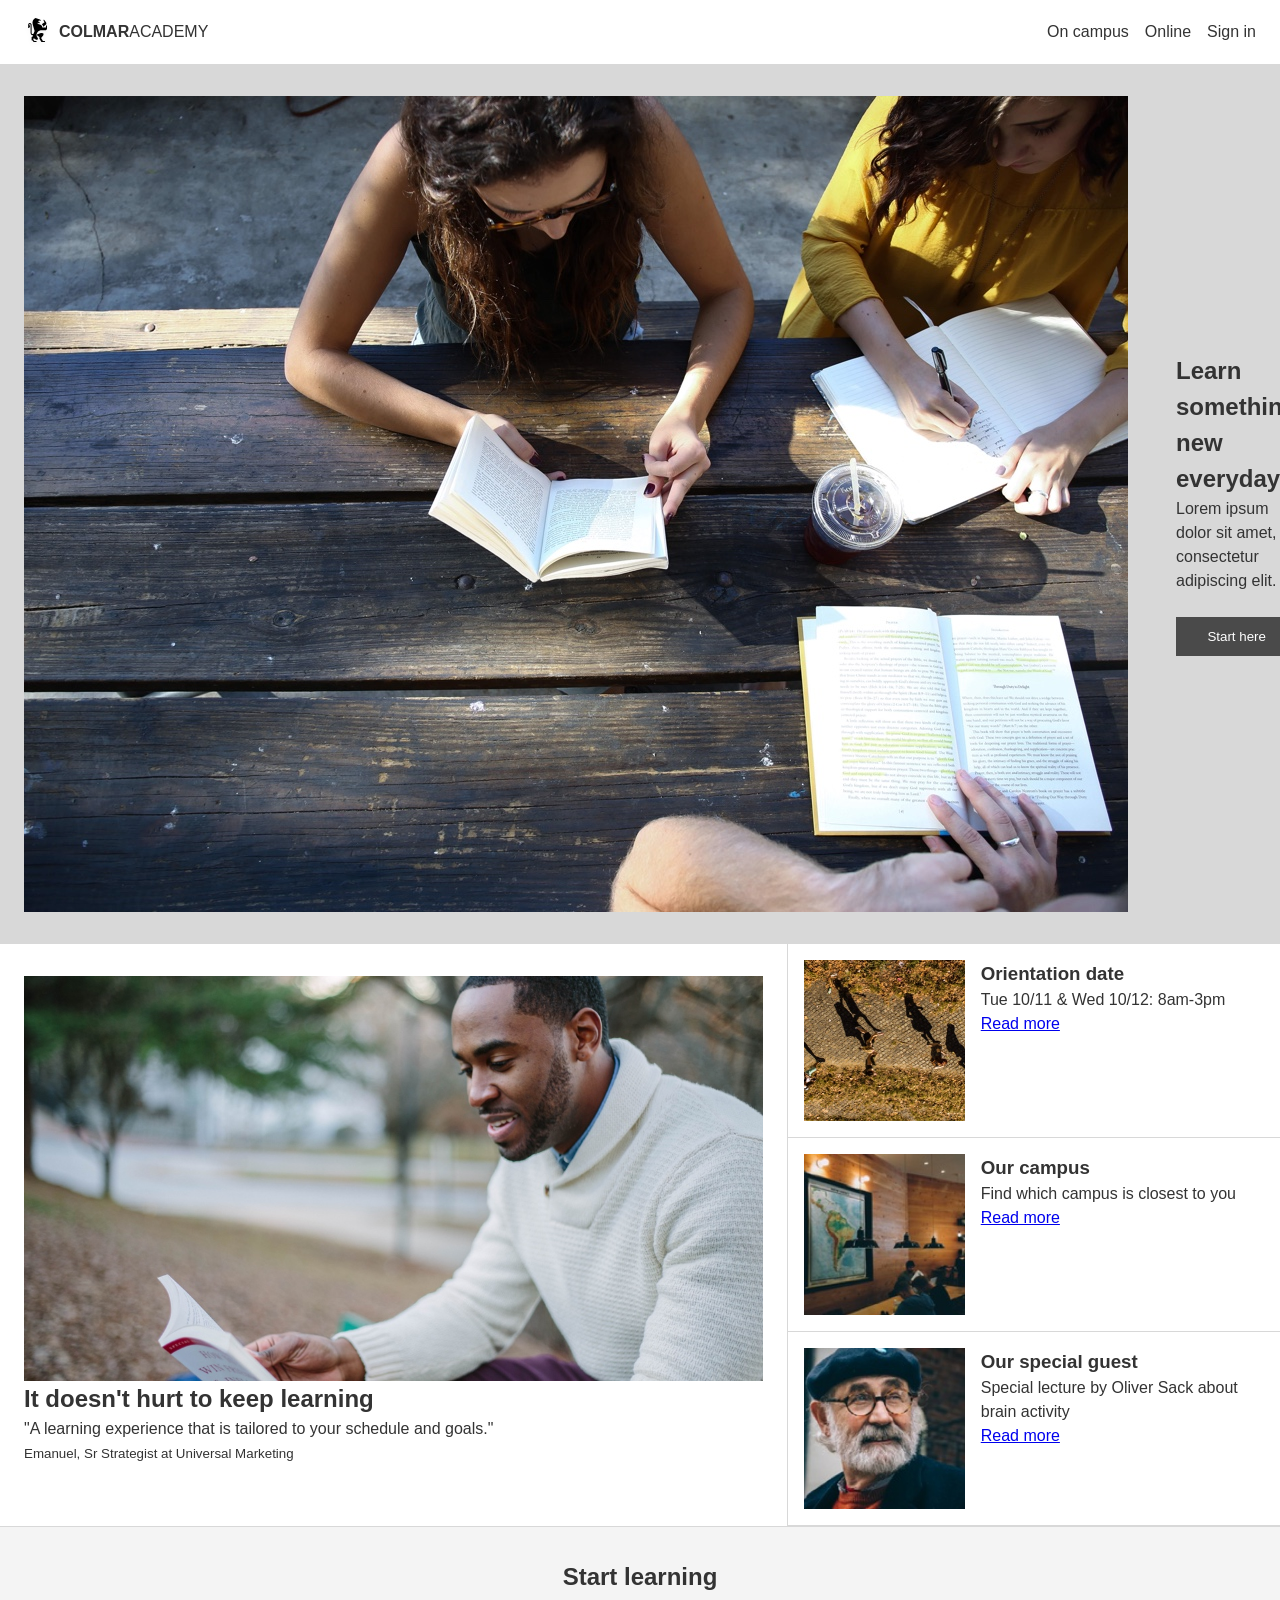
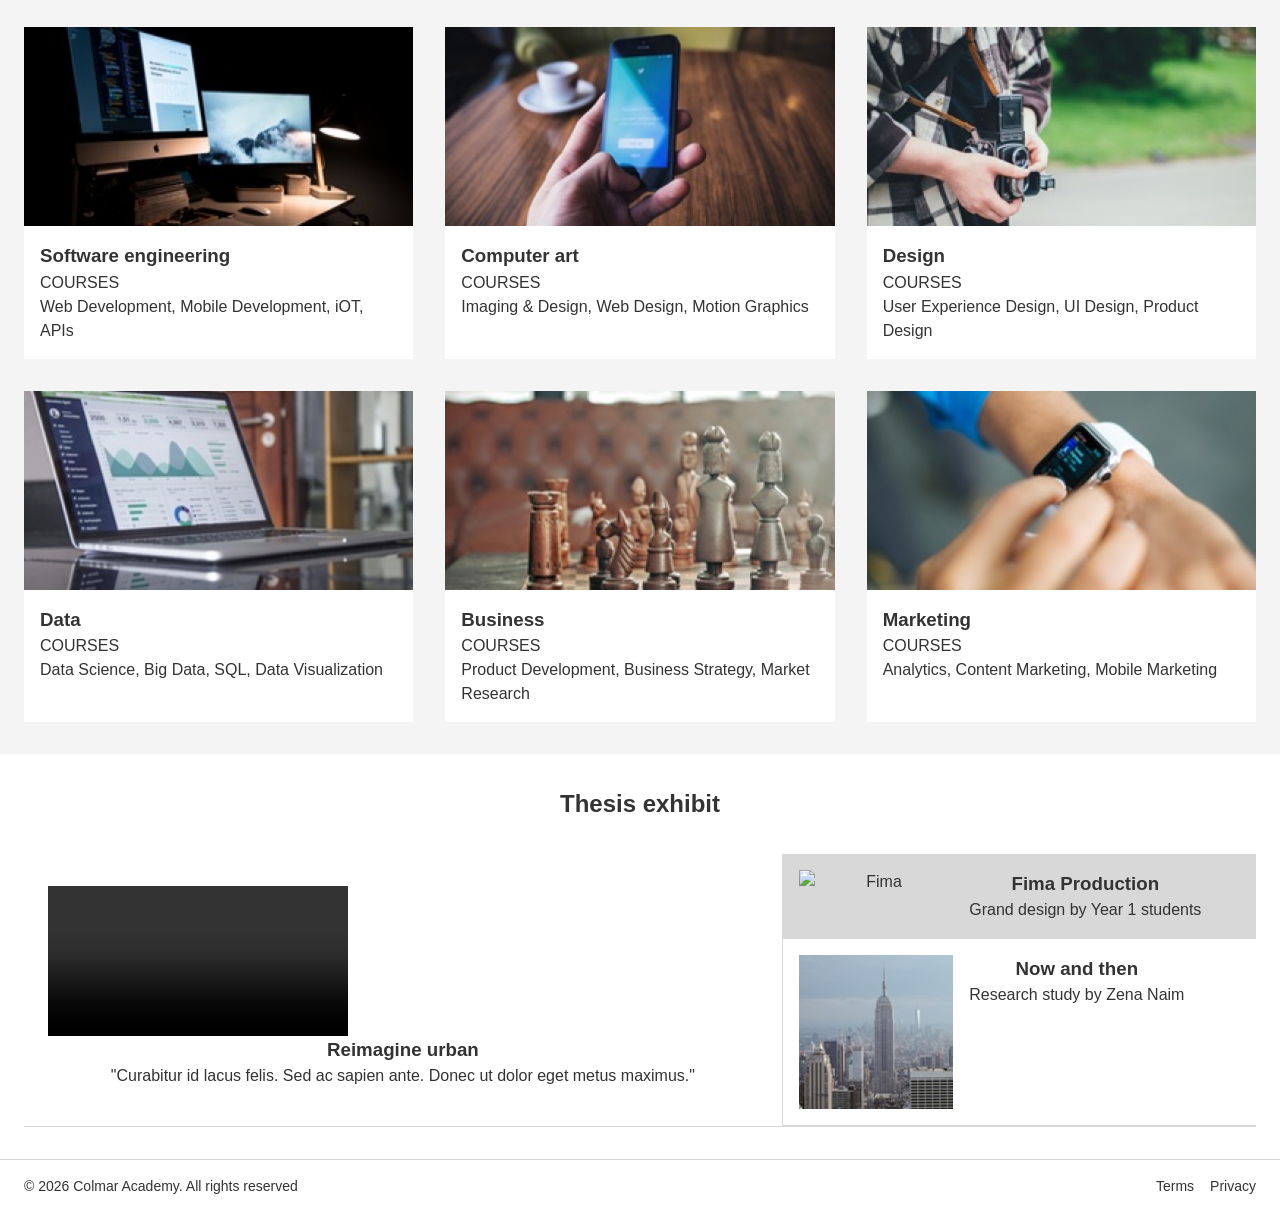
==== 08-Tony-Colmar/index.html @ f5942312 "create assignment" ====
<!DOCTYPE html>
<html lang="en">
<head>
  <meta charset="UTF-8"><meta name="viewport" content="width=device-width, initial-scale=1.0">
  <title>Colmar Academy</title>
  <link rel="stylesheet" href="style.css">
</head>
<body>
  <!-- Header -->
  <header>
    <div class="logo"><img src="./assets/images/ic-logo.svg" alt="Logo">
      <span class="desktop"><strong>COLMAR</strong>ACADEMY</span></div>
    <nav class="desktop"><a href="#campus">On campus</a><a href="#online">Online</a><a href="#signin">Sign in</a></nav>
    <nav class="mobile">
      <a href="#"><img src="./assets/images/ic-logo.svg" alt="Logo"></a>
      <a href="#"><img src="./assets/images/ic-on-campus.svg" alt="On Campus"></a>
      <a href="#"><img src="./assets/images/ic-online.svg" alt="Online"></a>
      <a href="#"><img src="./assets/images/ic-login.svg" alt="Sign In"></a>
    </nav>
  </header>

  <main>
    <!-- Hero Section -->
    <section class="hero">
      <img src="./assets/images/banner.jpg" alt="Banner">
      <div class="content">
        <h1>Learn something new everyday</h1>
        <p>Lorem ipsum dolor sit amet, consectetur adipiscing elit.</p>
        <button>Start here</button>
      </div>
    </section>

    <!-- Information Section -->
    <section class="split-sec">
      <div class="main desktop">
        <img src="./assets/images/information-main.jpg" alt="Info Main">
        <h2>It doesn't hurt to keep learning</h2>
        <p>"A learning experience that is tailored to your schedule and goals."</p>
        <small>Emanuel, Sr Strategist at Universal Marketing</small>
      </div>
      <div class="sidebar">
        <div class="card"><img src="./assets/images/information-orientation.jpg" alt="Orientation">
          <div><h3>Orientation date</h3><p>Tue 10/11 & Wed 10/12: 8am-3pm</p><a href="#">Read more</a></div></div>
        <div class="card"><img src="./assets/images/information-campus.jpg" alt="Campus">
          <div><h3>Our campus</h3><p>Find which campus is closest to you</p><a href="#">Read more</a></div></div>
        <div class="card"><img src="./assets/images/information-guest-lecture.jpg" alt="Guest">
          <div><h3>Our special guest</h3><p>Special lecture by Oliver Sack about brain activity</p><a href="#">Read more</a></div></div>
      </div>
    </section>

    <!-- Courses Section -->
    <section class="courses">
      <h2>Start learning</h2>
      <div class="grid">
        <div class="card"><img src="./assets/images/course-software.jpg" alt="Software">
          <div><h3>Software engineering</h3><p>COURSES</p><p class="desc">Web Development, Mobile Development, iOT, APIs</p></div>
        </div>
        <div class="card"><img src="./assets/images/course-computer-art.jpg" alt="Art">
          <div><h3>Computer art</h3><p>COURSES</p><p class="desc">Imaging & Design, Web Design, Motion Graphics</p></div>
        </div>
        <div class="card"><img src="./assets/images/course-design.jpg" alt="Design">
          <div><h3>Design</h3><p>COURSES</p><p class="desc">User Experience Design, UI Design, Product Design</p></div>
        </div>
        <div class="card"><img src="./assets/images/course-data.jpg" alt="Data">
          <div><h3>Data</h3><p>COURSES</p><p class="desc">Data Science, Big Data, SQL, Data Visualization</p></div>
        </div>
        <div class="card"><img src="./assets/images/course-business.jpg" alt="Business">
          <div><h3>Business</h3><p>COURSES</p><p class="desc">Product Development, Business Strategy, Market Research</p></div>
        </div>
        <div class="card"><img src="./assets/images/course-marketing.jpg" alt="Marketing">
          <div><h3>Marketing</h3><p>COURSES</p><p class="desc">Analytics, Content Marketing, Mobile Marketing</p></div>
        </div>
      </div>
    </section>

    <!-- Thesis Section -->
    <section class="thesis">
      <h2>Thesis exhibit</h2>
      <div class="split-sec">
        <div class="main">
          <video src="./assets/videos/thesis.mp4" controls></video>
          <h3>Reimagine urban</h3>
          <p>"Curabitur id lacus felis. Sed ac sapien ante. Donec ut dolor eget metus maximus."</p>
        </div>
        <div class="sidebar desktop">
          <div class="card active"><img src="./assets/images/thesis-fima.jpg" alt="Fima">
            <div><h3>Fima Production</h3>
              <p>Grand design by Year 1 students</p></div></div>
          <div class="card"><img src="./assets/images/thesis-now-and-then.jpg" alt="Now & Then">
            <div><h3>Now and then</h3><p>Research study by Zena Naim</p></div></div>
        </div>
      </div>
    </section>
  </main>

  <!-- Footer -->
  <footer>
    <p>&copy; 2026 Colmar Academy. All rights reserved</p>
    <div><a href="#">Terms</a><a href="#">Privacy</a></div>
  </footer>
</body>
</html>
---- 08-Tony-Colmar/style.css ----
/* Variables & General */
:root { --bg-gray: #d8d8d8; --border: 1px solid #d8d8d8; --pad: 32px 24px; }
* { box-sizing: border-box; margin: 0; padding: 0; }
body { font-family: Arial, sans-serif; color: #333; line-height: 1.5; }
img, video { max-width: 100%; height: auto; display: block; }

/* Utility Classes for Responsive Display */
.mobile { display: none; }

/* Header */
header { display: flex; justify-content: space-between; align-items: center; height: 64px; padding: 0 24px; position: sticky; top: 0; background: #fff; z-index: 10; }
.logo { display: flex; align-items: center; gap: 8px; }
.logo img { height: 32px; }
nav.desktop a { margin-left: 16px; text-decoration: none; color: #333; }

/* Hero Section */
.hero { display: flex; background: var(--bg-gray); }
.hero img { flex: 3; padding: var(--pad); }
.hero .content { flex: 2; display: flex; flex-direction: column; justify-content: center; padding: var(--pad); }
.hero button { margin-top: 24px; padding: 12px; background: #4a4a4a; color: #fff; border: 0; cursor: pointer; }

/* Split Layout (Info & Thesis) */
.split-sec { display: flex; border-bottom: var(--border); }
.split-sec .main { flex: 3; padding: var(--pad); border-right: var(--border); }
.split-sec .sidebar { flex: 2; display: flex; flex-direction: column; }
.sidebar .card { display: flex; padding: 16px; border-bottom: var(--border); gap: 16px; }
.sidebar .card img { width: 35%; object-fit: cover; }
.sidebar .card.active { background: var(--bg-gray); }

/* Courses Section */
.courses, .thesis { padding: var(--pad); text-align: center; }
.courses { background: #f4f4f4; }
.courses h2, .thesis h2 { margin-bottom: 32px; }
.courses .grid { display: grid; grid-template-columns: repeat(3, 1fr); gap: 32px; }
.courses .card { background: #fff; text-align: left; }
.courses .card div { padding: 16px; }

/* Footer */
footer { display: flex; justify-content: space-between; padding: 16px 24px; border-top: var(--border); font-size: 0.875rem; }
footer a { margin-left: 16px; text-decoration: none; color: #333; }

/* ================= Mobile Media Query (<= 768px) ================= */
@media (max-width: 768px) {
  .desktop { display: none !important; }
  .mobile { display: flex; justify-content: space-between; width: 100%; }

  .hero, .split-sec { flex-direction: column; }
  .hero img { padding: 0; }
  .split-sec .main { border-right: 0; padding: 0; }

  .courses .grid { grid-template-columns: 1fr; gap: 8px; }
  .courses .card { background: var(--bg-gray); padding: 16px; }
  .courses .card img, .courses .card .desc { display: none; }
}
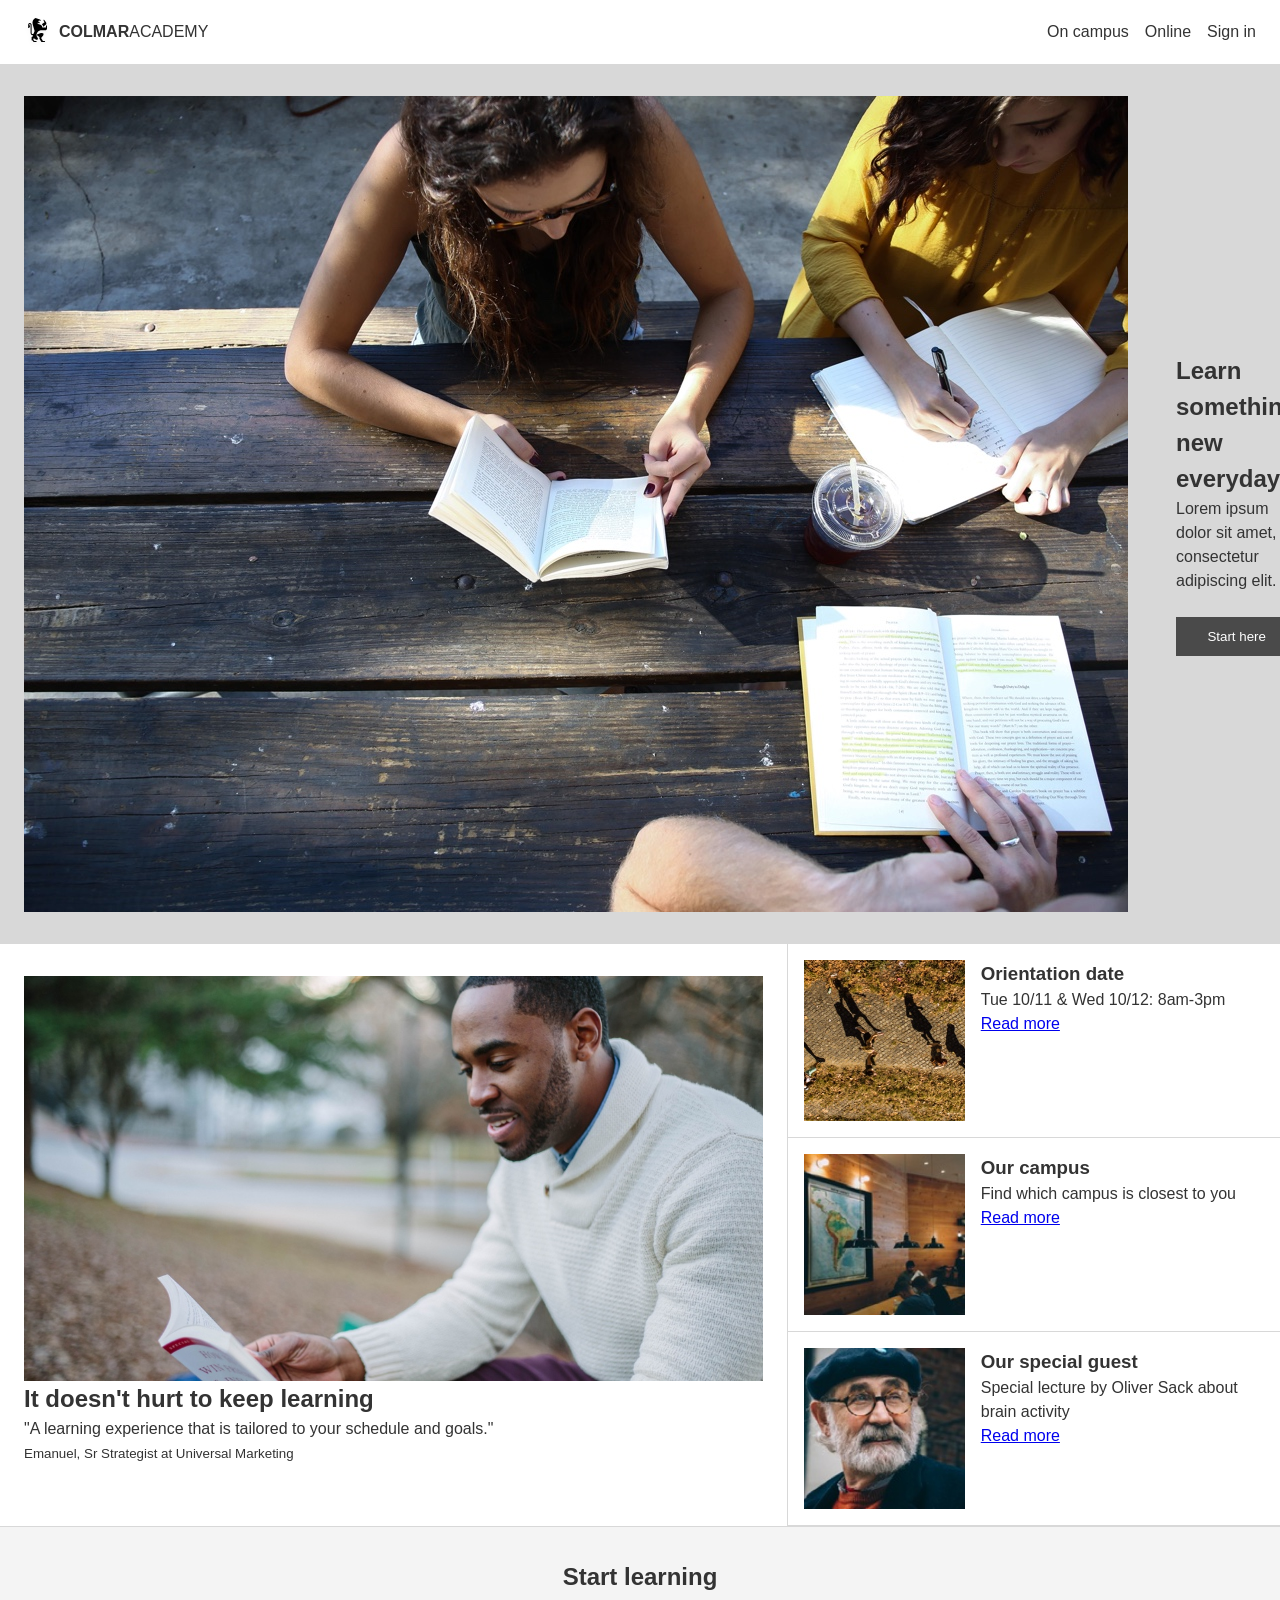
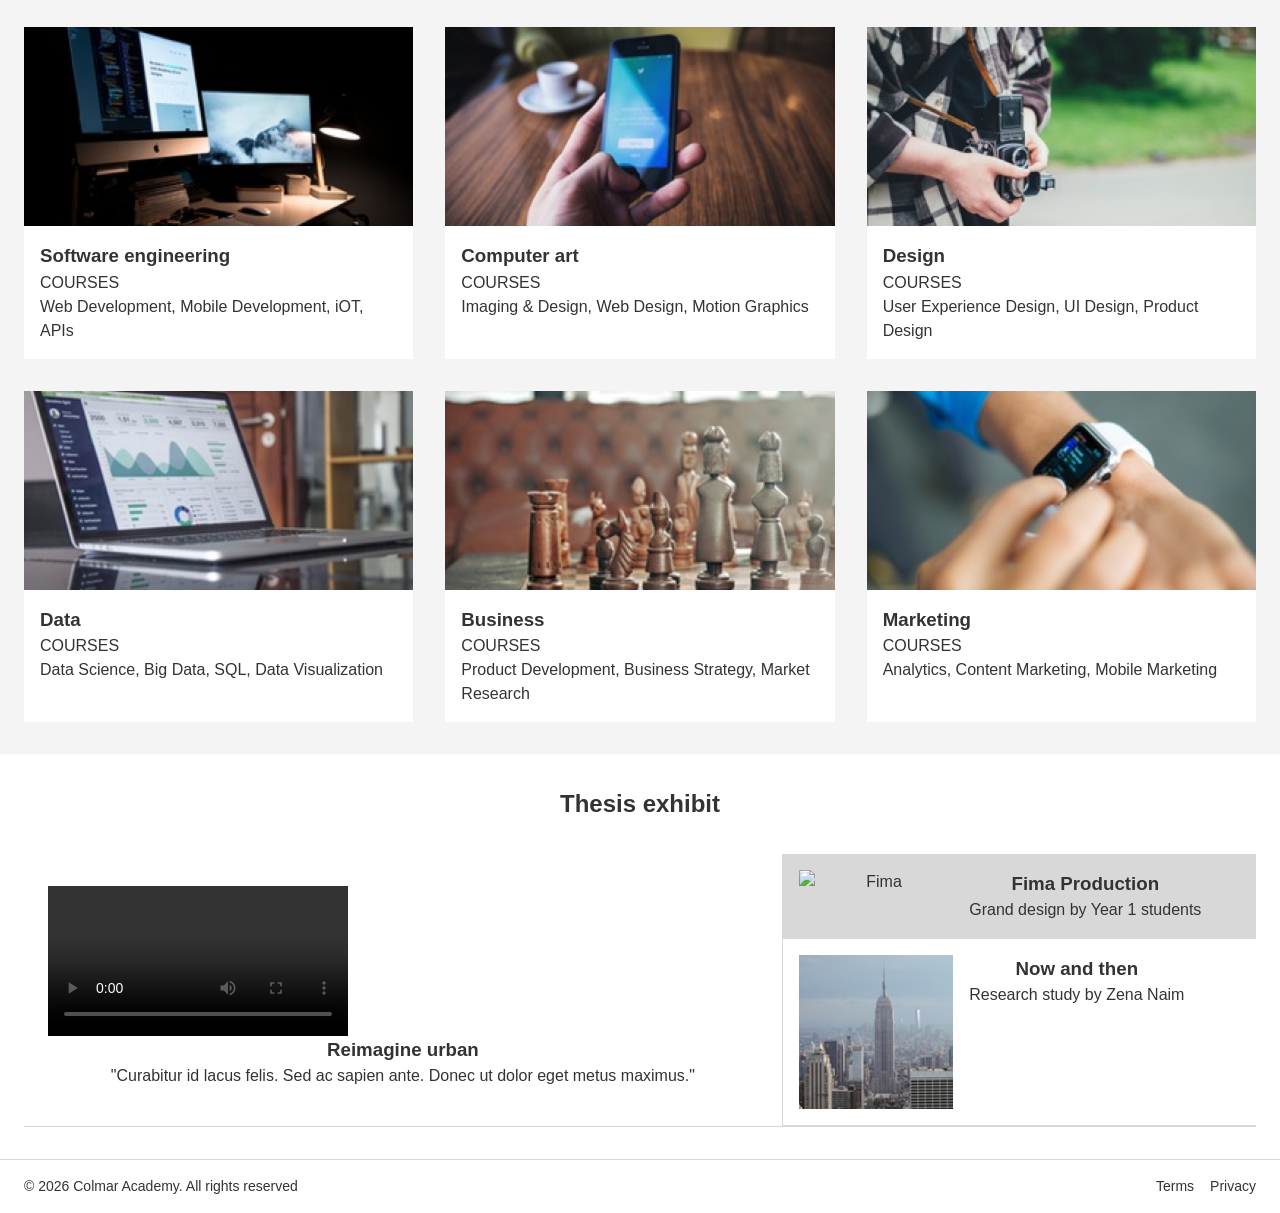
==== commit 2e1dfd49: "update index.html" ====
--- a/08-Tony-Colmar/index.html
+++ b/08-Tony-Colmar/index.html
@@ -3,6 +3,7 @@
 <head>
   <meta charset="UTF-8"><meta name="viewport" content="width=device-width, initial-scale=1.0">
   <title>Colmar Academy</title>
+  <link rel="stylesheet" href="https://fonts.googleapis.com/css2?family=montserrat:wght@300;400;600&display=swap">
   <link rel="stylesheet" href="style.css">
 </head>
 <body>
@@ -16,6 +17,11 @@
       <a href="#"><img src="./assets/images/ic-on-campus.svg" alt="On Campus"></a>
       <a href="#"><img src="./assets/images/ic-online.svg" alt="Online"></a>
       <a href="#"><img src="./assets/images/ic-login.svg" alt="Sign In"></a>
+      <ul>
+            <li><a href="#">Home</a></li>
+            <li><a href="#">About</a></li>
+            <li><a href="#">Contact</a></li>
+        </ul>
     </nav>
   </header>
 
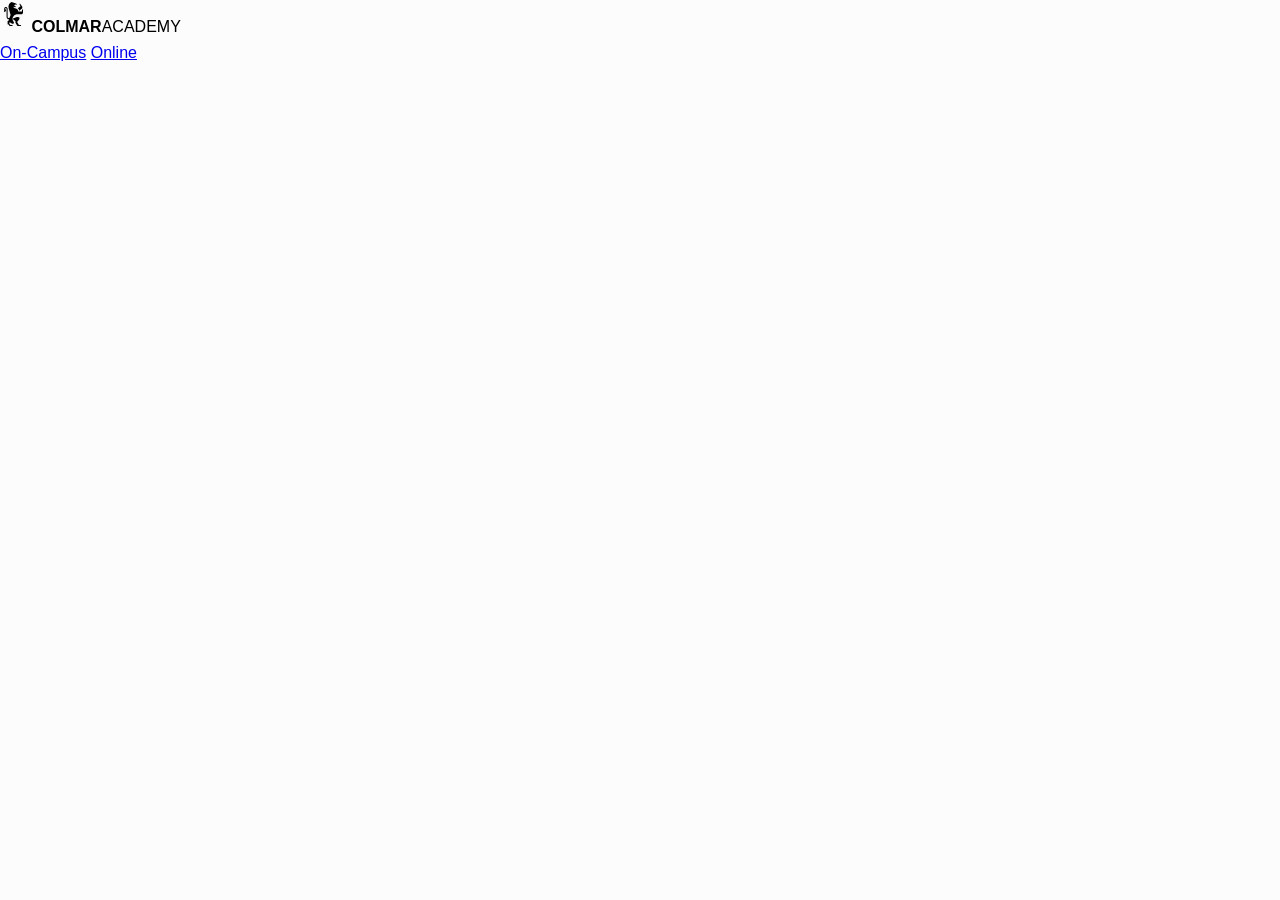
==== commit eb56a62f: "update index.html" ====
--- a/08-Tony-Colmar/index.html
+++ b/08-Tony-Colmar/index.html
@@ -1,108 +1,22 @@
 <!DOCTYPE html>
 <html lang="en">
 <head>
-  <meta charset="UTF-8"><meta name="viewport" content="width=device-width, initial-scale=1.0">
+  <meta charset="UTF-8">
+  <meta name="viewport" content="width=device-width, initial-scale=1.0">
   <title>Colmar Academy</title>
-  <link rel="stylesheet" href="https://fonts.googleapis.com/css2?family=montserrat:wght@300;400;600&display=swap">
   <link rel="stylesheet" href="style.css">
+    
 </head>
 <body>
-  <!-- Header -->
   <header>
     <div class="logo"><img src="./assets/images/ic-logo.svg" alt="Logo">
       <span class="desktop"><strong>COLMAR</strong>ACADEMY</span></div>
-    <nav class="desktop"><a href="#campus">On campus</a><a href="#online">Online</a><a href="#signin">Sign in</a></nav>
-    <nav class="mobile">
-      <a href="#"><img src="./assets/images/ic-logo.svg" alt="Logo"></a>
-      <a href="#"><img src="./assets/images/ic-on-campus.svg" alt="On Campus"></a>
-      <a href="#"><img src="./assets/images/ic-online.svg" alt="Online"></a>
-      <a href="#"><img src="./assets/images/ic-login.svg" alt="Sign In"></a>
-      <ul>
-            <li><a href="#">Home</a></li>
-            <li><a href="#">About</a></li>
-            <li><a href="#">Contact</a></li>
-        </ul>
-    </nav>
-  </header>
+   <nav class="menu">
+    <a href="#">On-Campus</a>
+    <a href="#">Online</a>
+    <a href="#"><Companies</a>
+    <nav class="Sign-in"></nav>
 
-  <main>
-    <!-- Hero Section -->
-    <section class="hero">
-      <img src="./assets/images/banner.jpg" alt="Banner">
-      <div class="content">
-        <h1>Learn something new everyday</h1>
-        <p>Lorem ipsum dolor sit amet, consectetur adipiscing elit.</p>
-        <button>Start here</button>
-      </div>
-    </section>
-
-    <!-- Information Section -->
-    <section class="split-sec">
-      <div class="main desktop">
-        <img src="./assets/images/information-main.jpg" alt="Info Main">
-        <h2>It doesn't hurt to keep learning</h2>
-        <p>"A learning experience that is tailored to your schedule and goals."</p>
-        <small>Emanuel, Sr Strategist at Universal Marketing</small>
-      </div>
-      <div class="sidebar">
-        <div class="card"><img src="./assets/images/information-orientation.jpg" alt="Orientation">
-          <div><h3>Orientation date</h3><p>Tue 10/11 & Wed 10/12: 8am-3pm</p><a href="#">Read more</a></div></div>
-        <div class="card"><img src="./assets/images/information-campus.jpg" alt="Campus">
-          <div><h3>Our campus</h3><p>Find which campus is closest to you</p><a href="#">Read more</a></div></div>
-        <div class="card"><img src="./assets/images/information-guest-lecture.jpg" alt="Guest">
-          <div><h3>Our special guest</h3><p>Special lecture by Oliver Sack about brain activity</p><a href="#">Read more</a></div></div>
-      </div>
-    </section>
-
-    <!-- Courses Section -->
-    <section class="courses">
-      <h2>Start learning</h2>
-      <div class="grid">
-        <div class="card"><img src="./assets/images/course-software.jpg" alt="Software">
-          <div><h3>Software engineering</h3><p>COURSES</p><p class="desc">Web Development, Mobile Development, iOT, APIs</p></div>
-        </div>
-        <div class="card"><img src="./assets/images/course-computer-art.jpg" alt="Art">
-          <div><h3>Computer art</h3><p>COURSES</p><p class="desc">Imaging & Design, Web Design, Motion Graphics</p></div>
-        </div>
-        <div class="card"><img src="./assets/images/course-design.jpg" alt="Design">
-          <div><h3>Design</h3><p>COURSES</p><p class="desc">User Experience Design, UI Design, Product Design</p></div>
-        </div>
-        <div class="card"><img src="./assets/images/course-data.jpg" alt="Data">
-          <div><h3>Data</h3><p>COURSES</p><p class="desc">Data Science, Big Data, SQL, Data Visualization</p></div>
-        </div>
-        <div class="card"><img src="./assets/images/course-business.jpg" alt="Business">
-          <div><h3>Business</h3><p>COURSES</p><p class="desc">Product Development, Business Strategy, Market Research</p></div>
-        </div>
-        <div class="card"><img src="./assets/images/course-marketing.jpg" alt="Marketing">
-          <div><h3>Marketing</h3><p>COURSES</p><p class="desc">Analytics, Content Marketing, Mobile Marketing</p></div>
-        </div>
-      </div>
-    </section>
-
-    <!-- Thesis Section -->
-    <section class="thesis">
-      <h2>Thesis exhibit</h2>
-      <div class="split-sec">
-        <div class="main">
-          <video src="./assets/videos/thesis.mp4" controls></video>
-          <h3>Reimagine urban</h3>
-          <p>"Curabitur id lacus felis. Sed ac sapien ante. Donec ut dolor eget metus maximus."</p>
-        </div>
-        <div class="sidebar desktop">
-          <div class="card active"><img src="./assets/images/thesis-fima.jpg" alt="Fima">
-            <div><h3>Fima Production</h3>
-              <p>Grand design by Year 1 students</p></div></div>
-          <div class="card"><img src="./assets/images/thesis-now-and-then.jpg" alt="Now & Then">
-            <div><h3>Now and then</h3><p>Research study by Zena Naim</p></div></div>
-        </div>
-      </div>
-    </section>
-  </main>
-
-  <!-- Footer -->
-  <footer>
-    <p>&copy; 2026 Colmar Academy. All rights reserved</p>
-    <div><a href="#">Terms</a><a href="#">Privacy</a></div>
-  </footer>
+   </nav>
 </body>
 </html>
--- a/08-Tony-Colmar/style.css
+++ b/08-Tony-Colmar/style.css
@@ -1,54 +1,35 @@
-/* Variables & General */
-:root { --bg-gray: #d8d8d8; --border: 1px solid #d8d8d8; --pad: 32px 24px; }
-* { box-sizing: border-box; margin: 0; padding: 0; }
-body { font-family: Arial, sans-serif; color: #333; line-height: 1.5; }
-img, video { max-width: 100%; height: auto; display: block; }
+:root {
+  --primary-color: #3f51b5;
+  --text-dark: #333333;
+  --bg-light: #fff;
+  --spacing-sm: 8px;
+  --spacing-md: 16px;
+  --spacing-lg: 24px;
+  --spacing-xl: 32px;
+}
 
-/* Utility Classes for Responsive Display */
-.mobile { display: none; }
+*{
+  box-sizing: border-box;
+  margin: 0;
+  padding: 0;
+}
 
-/* Header */
-header { display: flex; justify-content: space-between; align-items: center; height: 64px; padding: 0 24px; position: sticky; top: 0; background: #fff; z-index: 10; }
-.logo { display: flex; align-items: center; gap: 8px; }
-.logo img { height: 32px; }
-nav.desktop a { margin-left: 16px; text-decoration: none; color: #333; }
+body{
+  font-family: 'Montserrat', Tahoma, Verdana, sans-serif;
+  background-color: #fcfcfc;
+  color: black;
+  line-height: 1.6;
+}
 
-/* Hero Section */
-.hero { display: flex; background: var(--bg-gray); }
-.hero img { flex: 3; padding: var(--pad); }
-.hero .content { flex: 2; display: flex; flex-direction: column; justify-content: center; padding: var(--pad); }
-.hero button { margin-top: 24px; padding: 12px; background: #4a4a4a; color: #fff; border: 0; cursor: pointer; }
+.header{
+  display: flex;
+  justify-content: space-between;
+  align-items: center;
+  height: 70px;
+  padding: 0 var(--spacing-lg);
+  background-color: white;
+  border-bottom: 2px solid #333333 ;
+  margin-bottom: var(--spacing-md);
+}
 
-/* Split Layout (Info & Thesis) */
-.split-sec { display: flex; border-bottom: var(--border); }
-.split-sec .main { flex: 3; padding: var(--pad); border-right: var(--border); }
-.split-sec .sidebar { flex: 2; display: flex; flex-direction: column; }
-.sidebar .card { display: flex; padding: 16px; border-bottom: var(--border); gap: 16px; }
-.sidebar .card img { width: 35%; object-fit: cover; }
-.sidebar .card.active { background: var(--bg-gray); }
-
-/* Courses Section */
-.courses, .thesis { padding: var(--pad); text-align: center; }
-.courses { background: #f4f4f4; }
-.courses h2, .thesis h2 { margin-bottom: 32px; }
-.courses .grid { display: grid; grid-template-columns: repeat(3, 1fr); gap: 32px; }
-.courses .card { background: #fff; text-align: left; }
-.courses .card div { padding: 16px; }
-
-/* Footer */
-footer { display: flex; justify-content: space-between; padding: 16px 24px; border-top: var(--border); font-size: 0.875rem; }
-footer a { margin-left: 16px; text-decoration: none; color: #333; }
-
-/* ================= Mobile Media Query (<= 768px) ================= */
-@media (max-width: 768px) {
-  .desktop { display: none !important; }
-  .mobile { display: flex; justify-content: space-between; width: 100%; }
-
-  .hero, .split-sec { flex-direction: column; }
-  .hero img { padding: 0; }
-  .split-sec .main { border-right: 0; padding: 0; }
-
-  .courses .grid { grid-template-columns: 1fr; gap: 8px; }
-  .courses .card { background: var(--bg-gray); padding: 16px; }
-  .courses .card img, .courses .card .desc { display: none; }
-}+.logo
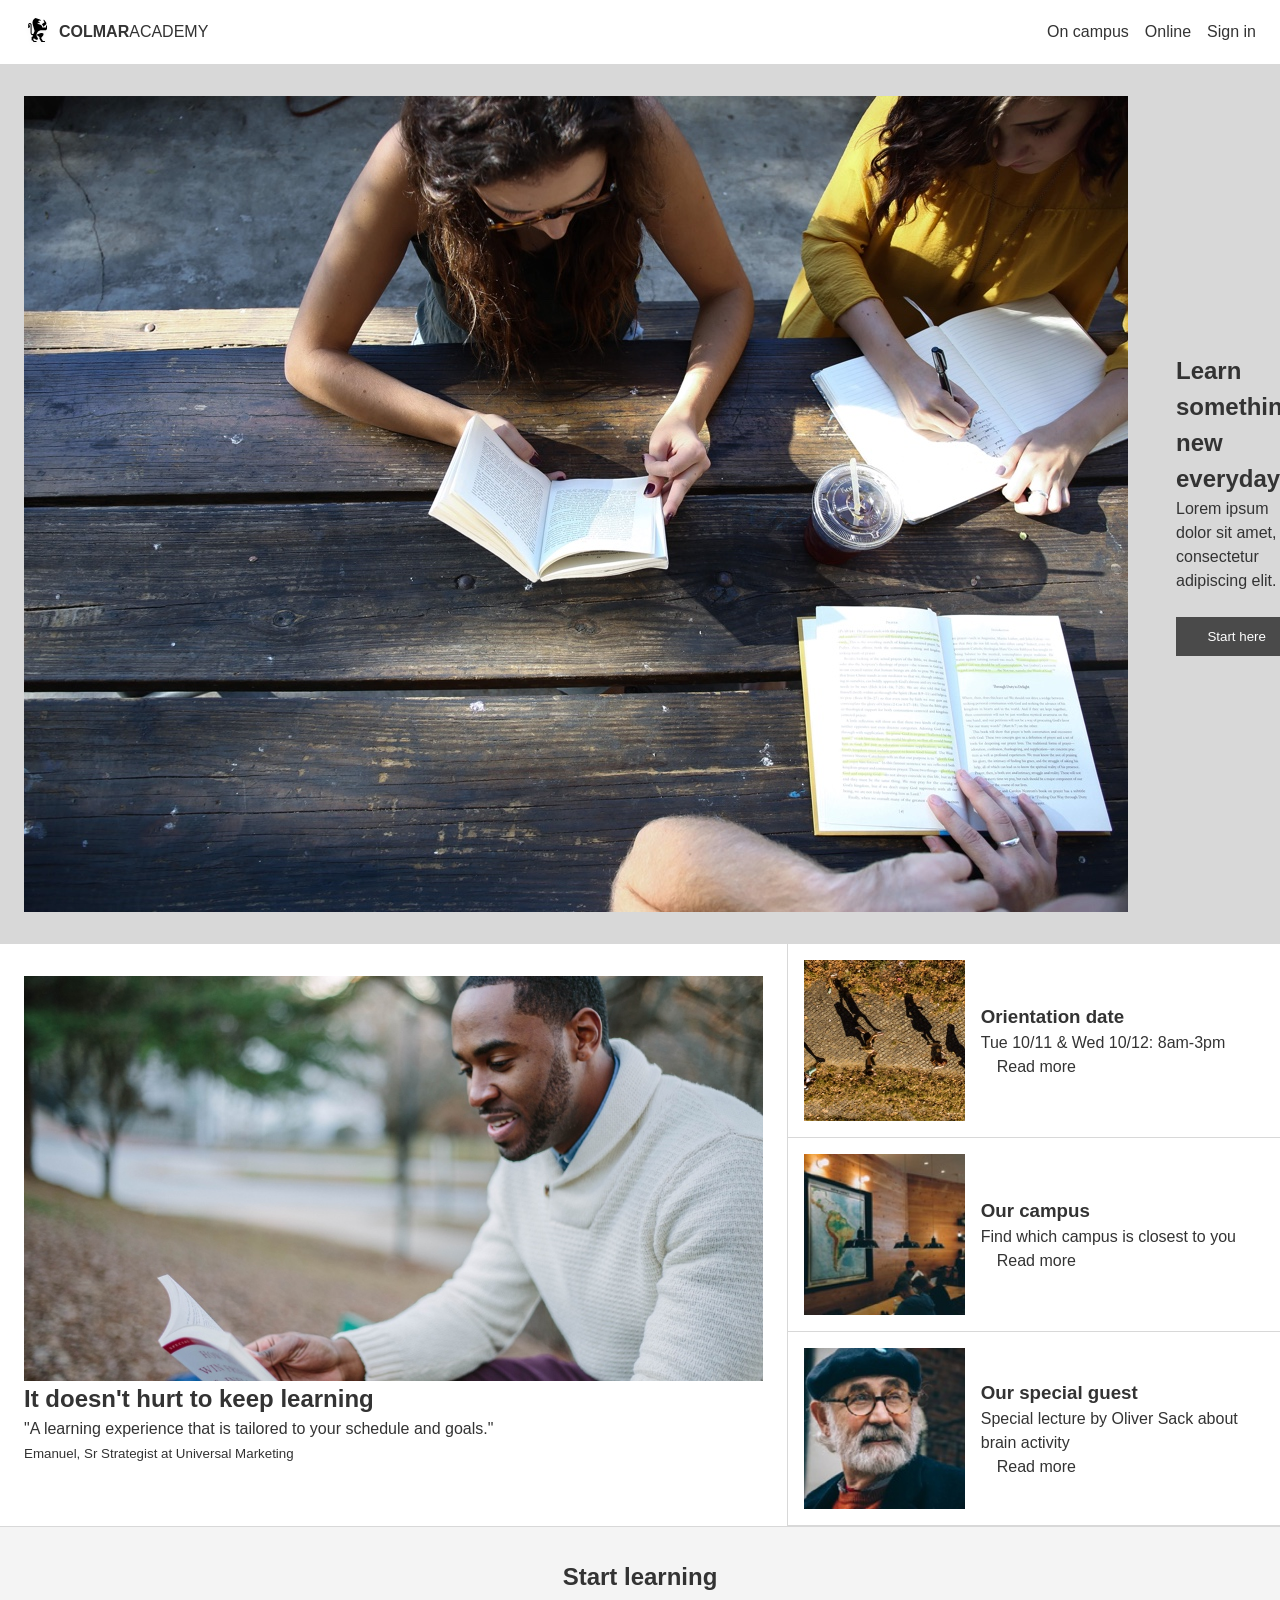
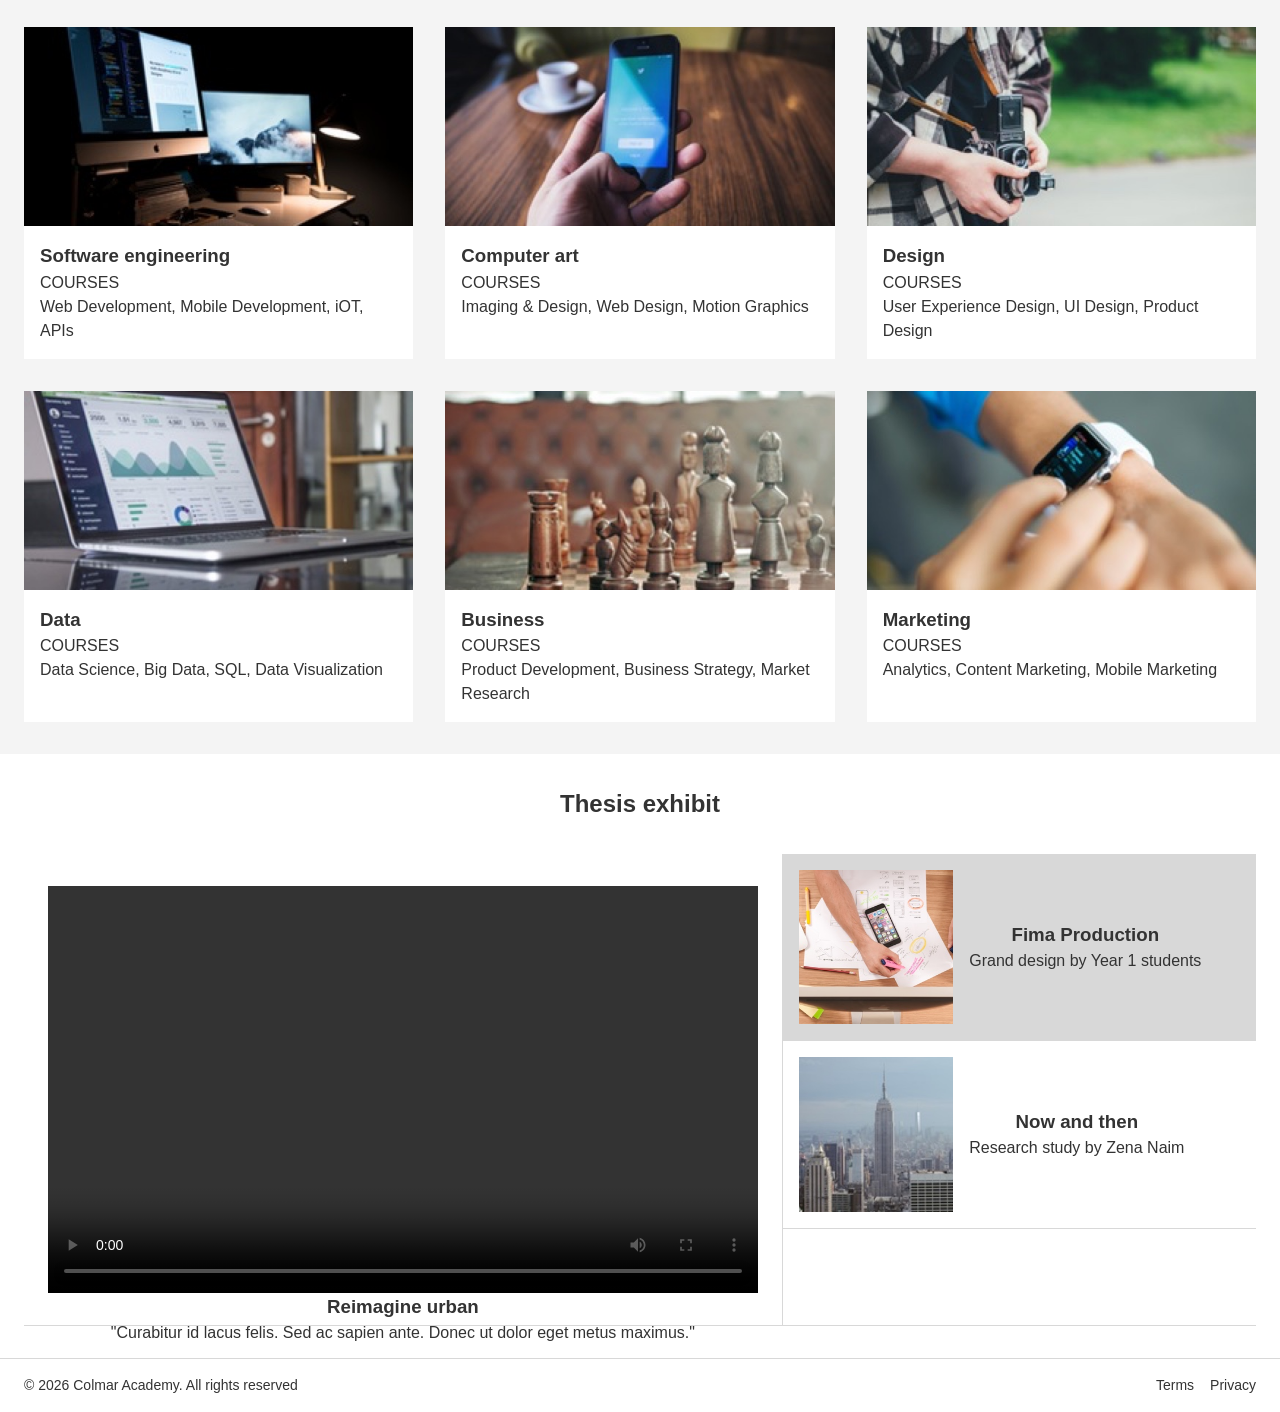
==== commit 644f2698: "update index.html & CSS" ====
--- a/08-Tony-Colmar/index.html
+++ b/08-Tony-Colmar/index.html
@@ -1,22 +1,102 @@
 <!DOCTYPE html>
 <html lang="en">
 <head>
-  <meta charset="UTF-8">
-  <meta name="viewport" content="width=device-width, initial-scale=1.0">
+  <meta charset="UTF-8"><meta name="viewport" content="width=device-width, initial-scale=1.0">
   <title>Colmar Academy</title>
   <link rel="stylesheet" href="style.css">
-    
 </head>
 <body>
+  <!-- Header -->
   <header>
     <div class="logo"><img src="./assets/images/ic-logo.svg" alt="Logo">
       <span class="desktop"><strong>COLMAR</strong>ACADEMY</span></div>
-   <nav class="menu">
-    <a href="#">On-Campus</a>
-    <a href="#">Online</a>
-    <a href="#"><Companies</a>
-    <nav class="Sign-in"></nav>
+    <nav class="desktop"><a href="#campus">On campus</a><a href="#online">Online</a><a href="#signin">Sign in</a></nav>
+    <nav class="mobile">
+      <a href="#"><img src="./assets/images/ic-logo.svg" alt="Logo"></a>
+      <a href="#"><img src="./assets/images/ic-on-campus.svg" alt="On Campus"></a>
+      <a href="#"><img src="./assets/images/ic-online.svg" alt="Online"></a>
+      <a href="#"><img src="./assets/images/ic-login.svg" alt="Sign In"></a>
+    </nav>
+  </header>
 
-   </nav>
+  <main>
+    <!-- Hero Section -->
+    <section class="hero">
+      <img src="./assets/images/banner.jpg" alt="Banner">
+      <div class="content">
+        <h1>Learn something new everyday</h1>
+        <p>Lorem ipsum dolor sit amet, consectetur adipiscing elit.</p>
+        <button>Start here</button>
+      </div>
+    </section>
+
+    <!-- Information Section -->
+    <section class="split-sec">
+      <div class="main desktop">
+        <img src="./assets/images/information-main.jpg" alt="Info Main">
+        <h2>It doesn't hurt to keep learning</h2>
+        <p>"A learning experience that is tailored to your schedule and goals."</p>
+        <small>Emanuel, Sr Strategist at Universal Marketing</small>
+      </div>
+      <div class="sidebar">
+        <div class="card"><img src="./assets/images/information-orientation.jpg" alt="Orientation">
+          <div><h3>Orientation date</h3><p>Tue 10/11 & Wed 10/12: 8am-3pm</p><a href="#">Read more</a></div></div>
+        <div class="card"><img src="./assets/images/information-campus.jpg" alt="Campus">
+          <div><h3>Our campus</h3><p>Find which campus is closest to you</p><a href="#">Read more</a></div></div>
+        <div class="card"><img src="./assets/images/information-guest-lecture.jpg" alt="Guest">
+          <div><h3>Our special guest</h3><p>Special lecture by Oliver Sack about brain activity</p><a href="#">Read more</a></div></div>
+      </div>
+    </section>
+
+    <!-- Courses Section -->
+    <section class="courses">
+      <h2>Start learning</h2>
+      <div class="grid">
+        <div class="card"><img src="./assets/images/course-software.jpg" alt="Software">
+          <div><h3>Software engineering</h3><p>COURSES</p><p class="desc">Web Development, Mobile Development, iOT, APIs</p></div>
+        </div>
+        <div class="card"><img src="./assets/images/course-computer-art.jpg" alt="Art">
+          <div><h3>Computer art</h3><p>COURSES</p><p class="desc">Imaging & Design, Web Design, Motion Graphics</p></div>
+        </div>
+        <div class="card"><img src="./assets/images/course-design.jpg" alt="Design">
+          <div><h3>Design</h3><p>COURSES</p><p class="desc">User Experience Design, UI Design, Product Design</p></div>
+        </div>
+        <div class="card"><img src="./assets/images/course-data.jpg" alt="Data">
+          <div><h3>Data</h3><p>COURSES</p><p class="desc">Data Science, Big Data, SQL, Data Visualization</p></div>
+        </div>
+        <div class="card"><img src="./assets/images/course-business.jpg" alt="Business">
+          <div><h3>Business</h3><p>COURSES</p><p class="desc">Product Development, Business Strategy, Market Research</p></div>
+        </div>
+        <div class="card"><img src="./assets/images/course-marketing.jpg" alt="Marketing">
+          <div><h3>Marketing</h3><p>COURSES</p><p class="desc">Analytics, Content Marketing, Mobile Marketing</p></div>
+        </div>
+      </div>
+    </section>
+
+    <!-- Thesis Section -->
+    <section class="thesis">
+      <h2>Thesis exhibit</h2>
+      <div class="split-sec">
+        <div class="main">
+          <video src="./assets/videos/thesis.mp4" controls></video>
+          <h3>Reimagine urban</h3>
+          <p>"Curabitur id lacus felis. Sed ac sapien ante. Donec ut dolor eget metus maximus."</p>
+        </div>
+        <div class="sidebar desktop">
+          <div class="card active"><img src="./assets/images/thesis-fisma.jpg" alt="Fis0ma">
+            <div><h3>Fima Production</h3>
+              <p>Grand design by Year 1 students</p></div></div>
+          <div class="card"><img src="./assets/images/thesis-now-and-then.jpg" alt="Now & Then">
+            <div><h3>Now and then</h3><p>Research study by Zena Naim</p></div></div>
+        </div>
+      </div>
+    </section>
+  </main>
+
+  <!-- Footer -->
+  <footer>
+    <p>&copy; 2026 Colmar Academy. All rights reserved</p>
+    <div><a href="#">Terms</a><a href="#">Privacy</a></div>
+  </footer>
 </body>
 </html>
--- a/08-Tony-Colmar/style.css
+++ b/08-Tony-Colmar/style.css
@@ -1,35 +1,175 @@
-:root {
-  --primary-color: #3f51b5;
-  --text-dark: #333333;
-  --bg-light: #fff;
-  --spacing-sm: 8px;
-  --spacing-md: 16px;
-  --spacing-lg: 24px;
-  --spacing-xl: 32px;
+
+:root { 
+  --bg-gray: #d8d8d8; 
+  --border: 1px 
+  solid #d8d8d8; 
+  --pad: 32px 24px; }
+
+* { 
+  box-sizing: border-box; 
+  margin: 0; 
+  padding: 0; 
+}
+body 
+{
+   font-family: Arial, sans-serif; 
+   color: #333; 
+   line-height: 1.5; 
+}
+img, video 
+{ 
+  max-width: 100%; 
+  height: auto; 
+  display: block; 
+}
+a 
+{ 
+  text-decoration: none; 
+  color: #333; 
+  margin-left: 16px; 
+}
+.mobile 
+{ 
+  display: none; 
+}
+header, footer, .logo, .sidebar .card 
+{ 
+  display: flex; 
+  align-items: center; 
+}
+.hero, .split-sec 
+{ 
+  display: flex; 
+}
+.courses, .thesis 
+{ 
+  padding: var(--pad); 
+  text-align: center; 
+}
+.courses h2, .thesis h2 
+{ 
+  margin-bottom: 32px; 
 }
 
-*{
-  box-sizing: border-box;
-  margin: 0;
-  padding: 0;
+/* Header & Footer */
+header 
+{ 
+  justify-content: space-between; 
+  height: 64px; 
+  padding: 0 24px; 
+  position: sticky; 
+  top: 0; 
+  background: #fff; 
+  z-index: 10; 
+}
+.logo 
+{ 
+  gap: 8px;
+}
+.logo img 
+{ 
+  height: 32px;
+ }
+footer 
+{ justify-content: space-between; 
+  padding: 16px 24px; 
+  border-top: var(--border); 
+  font-size: 0.875rem; 
+}
+/* CSS ของ Main Sections */
+.hero { 
+  background: var(--bg-gray); /* กำหนดให้ --bg-gray เท่ากับสีแบคกราวด์*/
+}
+.hero img, .split-sec .main 
+{ 
+  flex: 3; /*สั่งให้ขยาย flex กว้างเป็น 3 เท่า เมื่อเทียบกับกล่องอื่นในแถวเดียวกันที่มีสัดส่วนเป็น 1 (flex: 1)*/
+  padding: var(--pad); /*เป็นการดึงค่าจาก CSS Variable (ตัวแปร) ที่ชื่อว่า --pad มาใช้งาน เช่น ถ้าในเว็บตั้งค่า --pad: 20px; ไว้ บรรทัดนี้ก็จะทำงานเท่ากับ padding: 20px; ทันที*/
+}
+.hero .content 
+{ flex: 2; 
+  display: flex; 
+  flex-direction: column; 
+  justify-content: center; 
+  padding: var(--pad); 
+}
+.hero button 
+{ 
+  margin-top: 24px; 
+  padding: 12px; 
+  background: #4a4a4a; 
+  color: #fff; 
+  border: 0; 
+  cursor: pointer; }
+
+.split-sec 
+{ 
+  border-bottom: var(--border); 
+}
+.split-sec .main 
+{ 
+  border-right: var(--border); 
+}
+.split-sec .sidebar 
+{ 
+  flex: 2; 
+  display: flex; 
+  flex-direction: column; }
+.sidebar .card 
+{ 
+  padding: 16px; 
+  border-bottom: var(--border); 
+  gap: 16px; 
+}
+.sidebar .card img 
+{ 
+  width: 35%; 
+  object-fit: cover; 
+}
+.sidebar .card.active 
+{ 
+  background: var(--bg-gray); 
 }
 
-body{
-  font-family: 'Montserrat', Tahoma, Verdana, sans-serif;
-  background-color: #fcfcfc;
-  color: black;
-  line-height: 1.6;
+/* Courses Section */
+.courses 
+{ 
+  background: #f4f4f4; 
+}
+.courses .grid /*เลือกเป้าหมายที่เป็นกล่องคลาส grid ที่ซ้อนอยู่ในคลาส courses */
+{ 
+  display: grid; /*แสดงกริด*/
+  grid-template-columns: repeat(3, 1fr);  /*สั่งให้สร้างคอลัมน์ทั้งหมด 3 คอลัมน์, สัดส่วนความกว้าง 1 ส่วนเท่าๆกัน*/
+  gap: 32px; /*การกำหนด ระยะห่าง ระหว่างกล่องย่อยให้ห่างกัน 32 พิกเซล*/
+}
+.courses .card 
+{ 
+  background: #fff; 
+  text-align: left; 
+}
+.courses .card div 
+{ 
+  padding: 16px; 
 }
 
-.header{
-  display: flex;
-  justify-content: space-between;
-  align-items: center;
-  height: 70px;
-  padding: 0 var(--spacing-lg);
-  background-color: white;
-  border-bottom: 2px solid #333333 ;
-  margin-bottom: var(--spacing-md);
+/* Responsive (Mobile <= 768px) */
+@media (max-width: 768px) {
+  .desktop { display: none !important; }
+  .mobile { display: flex; justify-content: space-between; width: 100%; }
+  .hero, .split-sec { flex-direction: column; }
+  .hero img, .split-sec .main { padding: 0; border-right: 0; }
+  
+  .courses .grid { grid-template-columns: 1fr; gap: 8px; }
+  .courses .card { background: var(--bg-gray); padding: 16px; }
+  .courses .card img, .courses .card .desc { display: none; }
 }
-
-.logo+video {
+  width: 100%;       /* บังคับให้ความกว้างขยายเต็ม 100% ของกล่องที่ครอบอยู่ */
+  height: 100%;      /* ปรับความสูงขยายเต็ม 100% ของกล่องที่ครอบอยู่ */
+  display: block;    /* กำหนดเป็น Block เพื่อตัดช่องว่างด้านล่างของ Element */
+}
+.thesis video,
+.split-sec .main video {
+  width: 100%;
+  height: 100%;
+  display: block;
+}
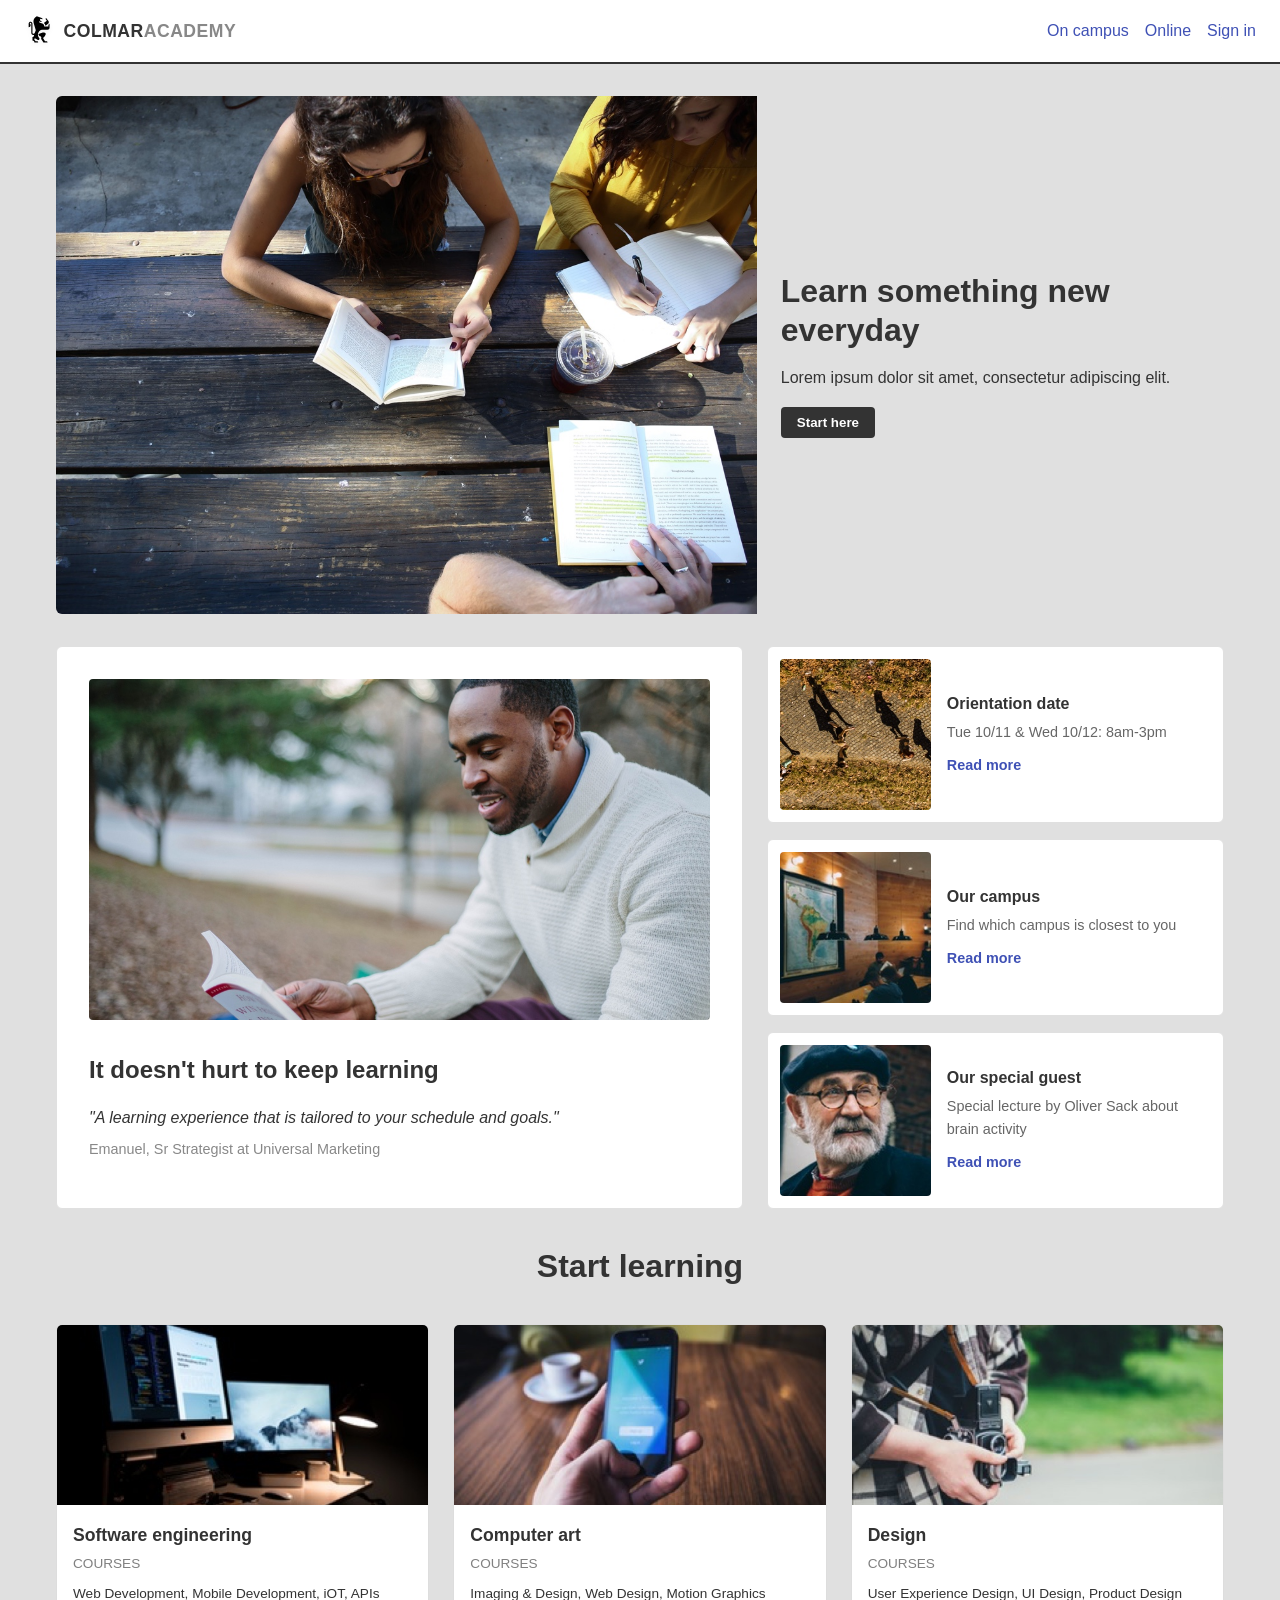
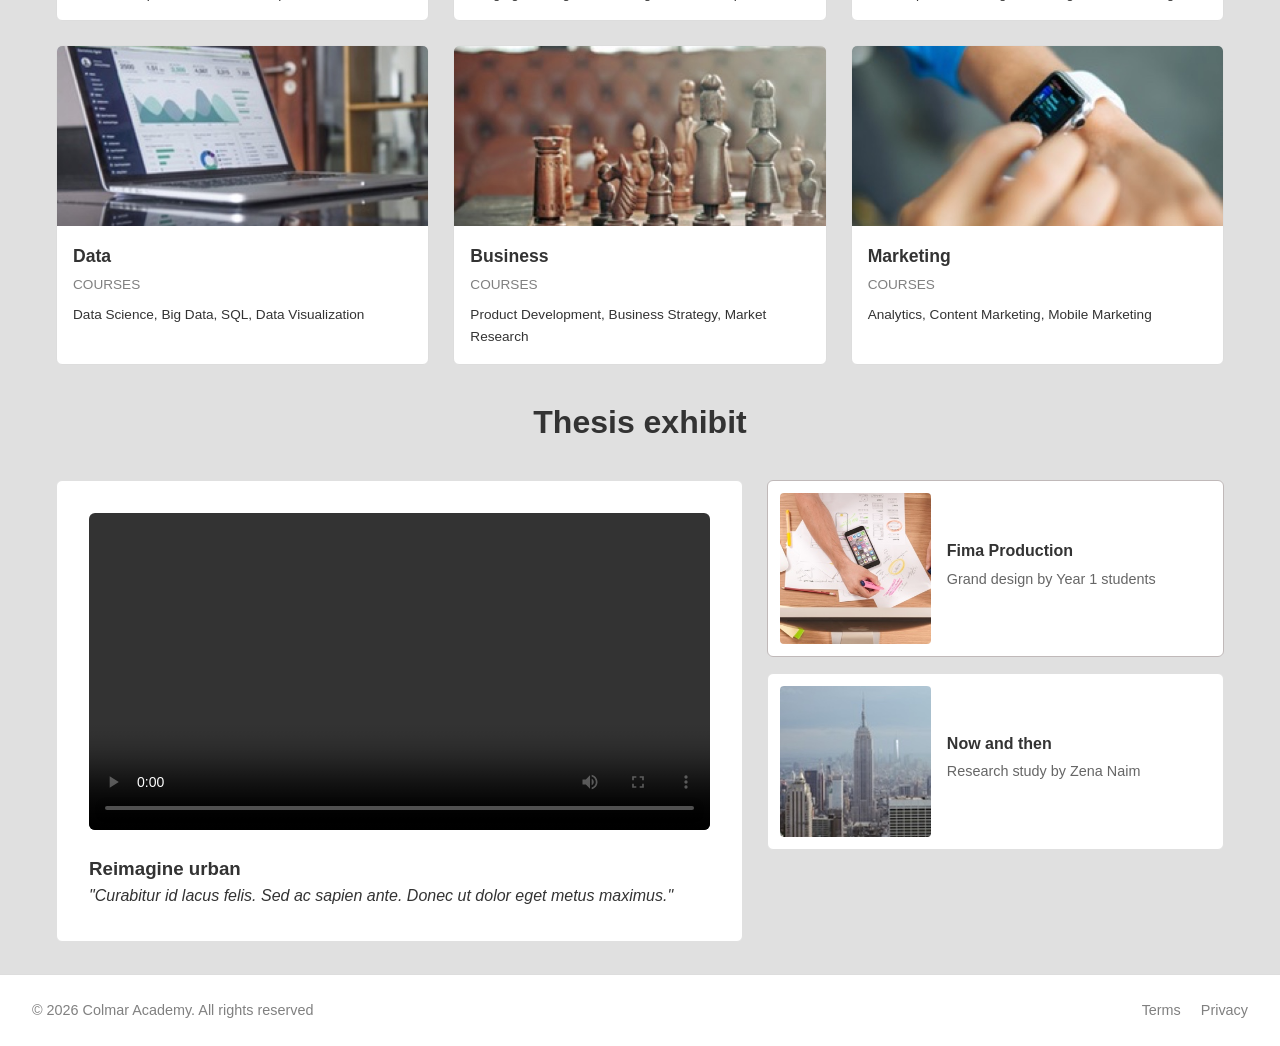
==== commit b14a6b59: "update style.css" ====
--- a/08-Tony-Colmar/index.html
+++ b/08-Tony-Colmar/index.html
@@ -9,8 +9,13 @@
   <!-- Header -->
   <header>
     <div class="logo"><img src="./assets/images/ic-logo.svg" alt="Logo">
-      <span class="desktop"><strong>COLMAR</strong>ACADEMY</span></div>
-    <nav class="desktop"><a href="#campus">On campus</a><a href="#online">Online</a><a href="#signin">Sign in</a></nav>
+      <span class="desktop">
+        <strong>COLMAR</strong><span style="color: #888888;">ACADEMY</span></div>
+    <nav class="desktop"><a href="#campus">On campus</a>
+      <a href="#online">Online</a>
+      <a href="#signin">Sign in</a>
+    </nav>
+
     <nav class="mobile">
       <a href="#"><img src="./assets/images/ic-logo.svg" alt="Logo"></a>
       <a href="#"><img src="./assets/images/ic-on-campus.svg" alt="On Campus"></a>
@@ -40,9 +45,19 @@
       </div>
       <div class="sidebar">
         <div class="card"><img src="./assets/images/information-orientation.jpg" alt="Orientation">
-          <div><h3>Orientation date</h3><p>Tue 10/11 & Wed 10/12: 8am-3pm</p><a href="#">Read more</a></div></div>
+          <div>
+            <h3>Orientation date</h3>
+            <p>Tue 10/11 & Wed 10/12: 8am-3pm</p>
+            <a href="#">Read more</a>
+          </div>
+        </div>
         <div class="card"><img src="./assets/images/information-campus.jpg" alt="Campus">
-          <div><h3>Our campus</h3><p>Find which campus is closest to you</p><a href="#">Read more</a></div></div>
+          <div>
+            <h3>Our campus</h3>
+            <p>Find which campus is closest to you</p>
+            <a href="#">Read more</a>
+          </div>
+        </div>
         <div class="card"><img src="./assets/images/information-guest-lecture.jpg" alt="Guest">
           <div><h3>Our special guest</h3><p>Special lecture by Oliver Sack about brain activity</p><a href="#">Read more</a></div></div>
       </div>
--- a/08-Tony-Colmar/style.css
+++ b/08-Tony-Colmar/style.css
@@ -1,175 +1,384 @@
-
-:root { 
-  --bg-gray: #d8d8d8; 
-  --border: 1px 
-  solid #d8d8d8; 
-  --pad: 32px 24px; }
-
-* { 
-  box-sizing: border-box; 
-  margin: 0; 
-  padding: 0; 
-}
-body 
-{
-   font-family: Arial, sans-serif; 
-   color: #333; 
-   line-height: 1.5; 
-}
-img, video 
-{ 
-  max-width: 100%; 
-  height: auto; 
-  display: block; 
-}
-a 
-{ 
-  text-decoration: none; 
-  color: #333; 
-  margin-left: 16px; 
-}
-.mobile 
-{ 
-  display: none; 
-}
-header, footer, .logo, .sidebar .card 
-{ 
-  display: flex; 
-  align-items: center; 
-}
-.hero, .split-sec 
-{ 
-  display: flex; 
-}
-.courses, .thesis 
-{ 
-  padding: var(--pad); 
-  text-align: center; 
-}
-.courses h2, .thesis h2 
-{ 
-  margin-bottom: 32px; 
-}
-
-/* Header & Footer */
-header 
-{ 
-  justify-content: space-between; 
-  height: 64px; 
-  padding: 0 24px; 
-  position: sticky; 
-  top: 0; 
-  background: #fff; 
-  z-index: 10; 
-}
-.logo 
-{ 
-  gap: 8px;
-}
-.logo img 
-{ 
-  height: 32px;
- }
-footer 
-{ justify-content: space-between; 
-  padding: 16px 24px; 
-  border-top: var(--border); 
-  font-size: 0.875rem; 
-}
-/* CSS ของ Main Sections */
-.hero { 
-  background: var(--bg-gray); /* กำหนดให้ --bg-gray เท่ากับสีแบคกราวด์*/
-}
-.hero img, .split-sec .main 
-{ 
-  flex: 3; /*สั่งให้ขยาย flex กว้างเป็น 3 เท่า เมื่อเทียบกับกล่องอื่นในแถวเดียวกันที่มีสัดส่วนเป็น 1 (flex: 1)*/
-  padding: var(--pad); /*เป็นการดึงค่าจาก CSS Variable (ตัวแปร) ที่ชื่อว่า --pad มาใช้งาน เช่น ถ้าในเว็บตั้งค่า --pad: 20px; ไว้ บรรทัดนี้ก็จะทำงานเท่ากับ padding: 20px; ทันที*/
-}
-.hero .content 
-{ flex: 2; 
-  display: flex; 
-  flex-direction: column; 
-  justify-content: center; 
-  padding: var(--pad); 
-}
-.hero button 
-{ 
-  margin-top: 24px; 
-  padding: 12px; 
-  background: #4a4a4a; 
-  color: #fff; 
-  border: 0; 
-  cursor: pointer; }
-
-.split-sec 
-{ 
-  border-bottom: var(--border); 
-}
-.split-sec .main 
-{ 
-  border-right: var(--border); 
-}
-.split-sec .sidebar 
-{ 
-  flex: 2; 
-  display: flex; 
-  flex-direction: column; }
-.sidebar .card 
-{ 
-  padding: 16px; 
-  border-bottom: var(--border); 
-  gap: 16px; 
-}
-.sidebar .card img 
-{ 
-  width: 35%; 
-  object-fit: cover; 
-}
-.sidebar .card.active 
-{ 
-  background: var(--bg-gray); 
-}
-
-/* Courses Section */
-.courses 
-{ 
-  background: #f4f4f4; 
-}
-.courses .grid /*เลือกเป้าหมายที่เป็นกล่องคลาส grid ที่ซ้อนอยู่ในคลาส courses */
-{ 
-  display: grid; /*แสดงกริด*/
-  grid-template-columns: repeat(3, 1fr);  /*สั่งให้สร้างคอลัมน์ทั้งหมด 3 คอลัมน์, สัดส่วนความกว้าง 1 ส่วนเท่าๆกัน*/
-  gap: 32px; /*การกำหนด ระยะห่าง ระหว่างกล่องย่อยให้ห่างกัน 32 พิกเซล*/
-}
-.courses .card 
-{ 
-  background: #fff; 
-  text-align: left; 
-}
-.courses .card div 
-{ 
-  padding: 16px; 
-}
-
-/* Responsive (Mobile <= 768px) */
+:root {
+  --primary-color: #3f51b5;
+  --text-dark: #333333;
+  --bg-light: #e0e0e0;
+  --spacing-sm: 8px;
+  --spacing-md: 16px;
+  --spacing-lg: 24px;
+  --spacing-xl: 32px; 
+}
+
+* {
+  box-sizing: border-box;
+  margin: 0;
+  padding: 0;
+}
+
+body {
+  font-family: '-apple-system', BlinkMacSystemFont, Roboto, Oxygen, sans-serif;
+  background-color: #e0e0e0;
+  color: var(--text-dark);
+  line-height: 1.6;
+}
+
+/* HEADER & NAVIGATION */
+header {
+  display: flex;
+  justify-content: space-between;
+  align-items: center;
+  height: 64px;
+  padding: 0 var(--spacing-lg);
+  background-color: white;
+  border-bottom: 2px solid var(--text-dark);
+  margin-bottom: var(--spacing-xl);
+}
+
+header .logo {
+  display: flex;
+  align-items: center;
+  gap: 10px;
+}
+
+header .logo img {
+  height: 35px;
+  width: auto;
+}
+
+header .logo span {
+  font-weight: bold;
+  font-size: 1.1rem;
+  letter-spacing: 0.5px;
+  color: var(--text-dark);
+}
+
+header nav.desktop {
+  display: flex;
+  align-items: center;
+  gap: var(--spacing-md);
+}
+
+header nav.desktop a {
+  text-decoration: none;
+  color: var(--primary-color);
+  font-size: 1rem;
+  font-weight: 500;
+  transition: color 0.2s ease;
+}
+
+header nav.desktop a:hover {
+  color: var(--text-dark);
+}
+
+/* ซ่อน Mobile Nav ในจอคอม */
+header nav.mobile {
+  display: none;
+}
+
+/* MAIN & HERO SECTION */
+main {
+  max-width: 1200px;
+  margin: 0 auto;
+  padding: 0 var(--spacing-md);
+}
+
+.hero {
+  display: flex;
+  background-color: var(--bg-light); 
+  border-radius: 6px;
+  margin-bottom: var(--spacing-xl);
+  overflow: hidden;
+}
+
+.hero img {
+  width: 60%;
+  min-height: 250px;
+  object-fit: cover;
+  display: block;
+}
+
+.hero .content {
+  width: 40%;
+  min-height: 250px;
+  display: flex;
+  flex-direction: column;
+  justify-content: center;
+  padding: var(--spacing-lg);
+}
+
+.hero .content h1 {
+  margin-bottom: var(--spacing-md);
+  font-size: 2rem;
+  line-height: 1.2;
+}
+
+.hero .content p {
+  margin-bottom: var(--spacing-md);
+}
+
+.hero .content button {
+  align-self: flex-start; 
+  background-color: var(--text-dark); 
+  color: white; 
+  padding: 8px 16px; 
+  border: none;
+  border-radius: 4px;
+  cursor: pointer;
+  font-weight: 600;
+  transition: background-color 0.2s ease;
+}
+
+.hero .content button:hover {
+  background-color: var(--primary-color);
+}
+
+/* INFORMATION SECTION (SPLIT-SEC) */
+.split-sec {
+  display: flex;
+  gap: var(--spacing-lg);
+  margin-bottom: var(--spacing-xl);
+}
+
+.split-sec .main {
+  width: 60%;
+  background-color: #fff;
+  border: 1px solid #e0e0e0;
+  border-radius: 6px;
+  padding: var(--spacing-xl);
+}
+
+.split-sec .main img {
+  width: 100%;
+  height: auto;
+  object-fit: cover;
+  border-radius: 4px;
+  margin-bottom: var(--spacing-lg);
+}
+
+.split-sec .main h2 {
+  font-size: 1.5rem;
+  margin-bottom: var(--spacing-md);
+}
+
+.split-sec .main p {
+  font-style: italic;
+  line-height: 1.5;
+  margin-bottom: var(--spacing-sm);
+}
+
+.split-sec .main small {
+  font-size: 0.9rem;
+  color: #888;
+  display: block;
+}
+
+.split-sec .sidebar {
+  width: 40%;
+  display: flex;
+  flex-direction: column;
+  gap: var(--spacing-md);
+}
+
+.split-sec .sidebar .card {
+  display: flex;
+  background-color: #fff;
+  border: 1px solid #e0e0e0;
+  border-radius: 6px;
+  padding: 12px;
+  align-items: center;
+  transition: background-color 0.2s ease;
+}
+
+.split-sec .sidebar .card.active {
+  background-color: #fff;
+  border-color: #c0b9b9;
+}
+
+.split-sec .sidebar .card img {
+  width: 35%;
+  flex-shrink: 0;
+  border-radius: 4px;
+  object-fit: cover;
+  margin-right: var(--spacing-md);
+}
+
+.split-sec .sidebar .card h3 {
+  font-size: 1rem;
+  margin-bottom: 4px;
+}
+
+.split-sec .sidebar .card p {
+  font-size: 0.9rem;
+  color: #666;
+  margin-bottom: 8px;
+}
+
+.split-sec .sidebar .card a {
+  font-size: 0.9rem;
+  color: var(--primary-color);
+  text-decoration: none;
+  font-weight: 600;
+}
+
+.split-sec .sidebar .card a:hover {
+  text-decoration: underline;
+}
+
+/* 4. COURSES SECTION */
+.courses {
+  margin-bottom: var(--spacing-xl);
+}
+
+.courses h2 {
+  text-align: center;
+  margin-bottom: var(--spacing-xl);
+  font-size: 2rem;
+}
+
+.courses .grid {
+  display: grid;
+  grid-template-columns: repeat(3, 1fr);
+  gap: var(--spacing-lg);
+}
+
+.courses .card {
+  background: white;
+  border-radius: 6px;
+  overflow: hidden;
+  border: 1px solid #ddd;
+  transition: transform 0.3s ease, box-shadow 0.3s ease;
+}
+
+.courses .card:hover {
+  transform: translateY(-5px);
+  box-shadow: 0 8px 18px rgba(0, 0, 0, 0.15);
+}
+
+.courses .card img {
+  width: 100%;
+  height: 180px;
+  object-fit: cover;
+  display: block;
+}
+
+.courses .card div {
+  padding: var(--spacing-md);
+}
+
+.courses .card h3 {
+  font-size: 1.1rem;
+  margin-bottom: 4px;
+}
+
+.courses .card p {
+  color: gray;
+  font-size: 0.85rem;
+}
+
+.courses .card .desc {
+  margin-top: var(--spacing-sm);
+  color: var(--text-dark);
+}
+
+/* 5. THESIS SECTION */
+.thesis {
+  margin-bottom: var(--spacing-xl);
+}
+
+.thesis h2 {
+  text-align: center;
+  margin-bottom: var(--spacing-xl);
+  font-size: 2rem;
+}
+
+.thesis .split-sec .main video {
+  width: 100%;
+  height: 80%;
+  border-radius: 6px;
+  display: block;
+  margin-bottom: var(--spacing-lg);
+}
+
+/* FOOTER */
+footer {
+  background-color: white;
+  border-top: 1px solid #ddd;
+  padding: var(--spacing-lg) var(--spacing-xl);
+  display: flex;
+  justify-content: space-between;
+  align-items: center;
+}
+
+footer p {
+  margin: 0;
+  color: gray;
+  font-size: 0.9rem;
+}
+
+footer div {
+  display: flex;
+  gap: 20px;
+}
+
+footer div a {
+  color: gray;
+  text-decoration: none;
+  font-size: 0.9rem;
+}
+
+footer div a:hover {
+  color: var(--primary-color);
+}
+
+/* RESPONSIVE DESIGN (MOBILE: MAX-WIDTH 768px)*/
 @media (max-width: 768px) {
-  .desktop { display: none !important; }
-  .mobile { display: flex; justify-content: space-between; width: 100%; }
-  .hero, .split-sec { flex-direction: column; }
-  .hero img, .split-sec .main { padding: 0; border-right: 0; }
-  
-  .courses .grid { grid-template-columns: 1fr; gap: 8px; }
-  .courses .card { background: var(--bg-gray); padding: 16px; }
-  .courses .card img, .courses .card .desc { display: none; }
-}
-video {
-  width: 100%;       /* บังคับให้ความกว้างขยายเต็ม 100% ของกล่องที่ครอบอยู่ */
-  height: 100%;      /* ปรับความสูงขยายเต็ม 100% ของกล่องที่ครอบอยู่ */
-  display: block;    /* กำหนดเป็น Block เพื่อตัดช่องว่างด้านล่างของ Element */
-}
-.thesis video,
-.split-sec .main video {
-  width: 100%;
-  height: 100%;
-  display: block;
+  /* สลับ Navigation สำหรับมือถือ */
+  .desktop {
+    display: none !important;
+  }
+
+  header nav.mobile {
+    display: flex;
+    justify-content: space-between;
+    width: 100%;
+    align-items: center;
+  }
+
+  header nav.mobile img {
+    height: 28px;
+  }
+
+  /* ปรับ Hero เป็นแนวตั้ง */
+  .hero {
+    flex-direction: column;
+  }
+
+  .hero img, 
+  .hero .content {
+    width: 100%;
+  }
+
+  /* ปรับ Section แบบแบ่งคอลัมน์ให้กลายเป็นแถวเดียว */
+  .split-sec {
+    flex-direction: column;
+  }
+
+  .split-sec .main, 
+  .split-sec .sidebar {
+    width: 100%;
+  }
+
+  /* ปรับ Grid คอร์สเรียนเหลือ 1 คอลัมน์ */
+  .courses .grid {
+    grid-template-columns: 1fr;
+    gap: var(--spacing-md);
+  }
+
+  .courses .card img, 
+  .courses .card .desc {
+    display: none; /* ซ่อนรูปและรายละเอียดตามโครงสร้างสไตล์มือถือ */
+  }
+
+  .courses .card {
+    background: var(--bg-light);
+  }
 }
